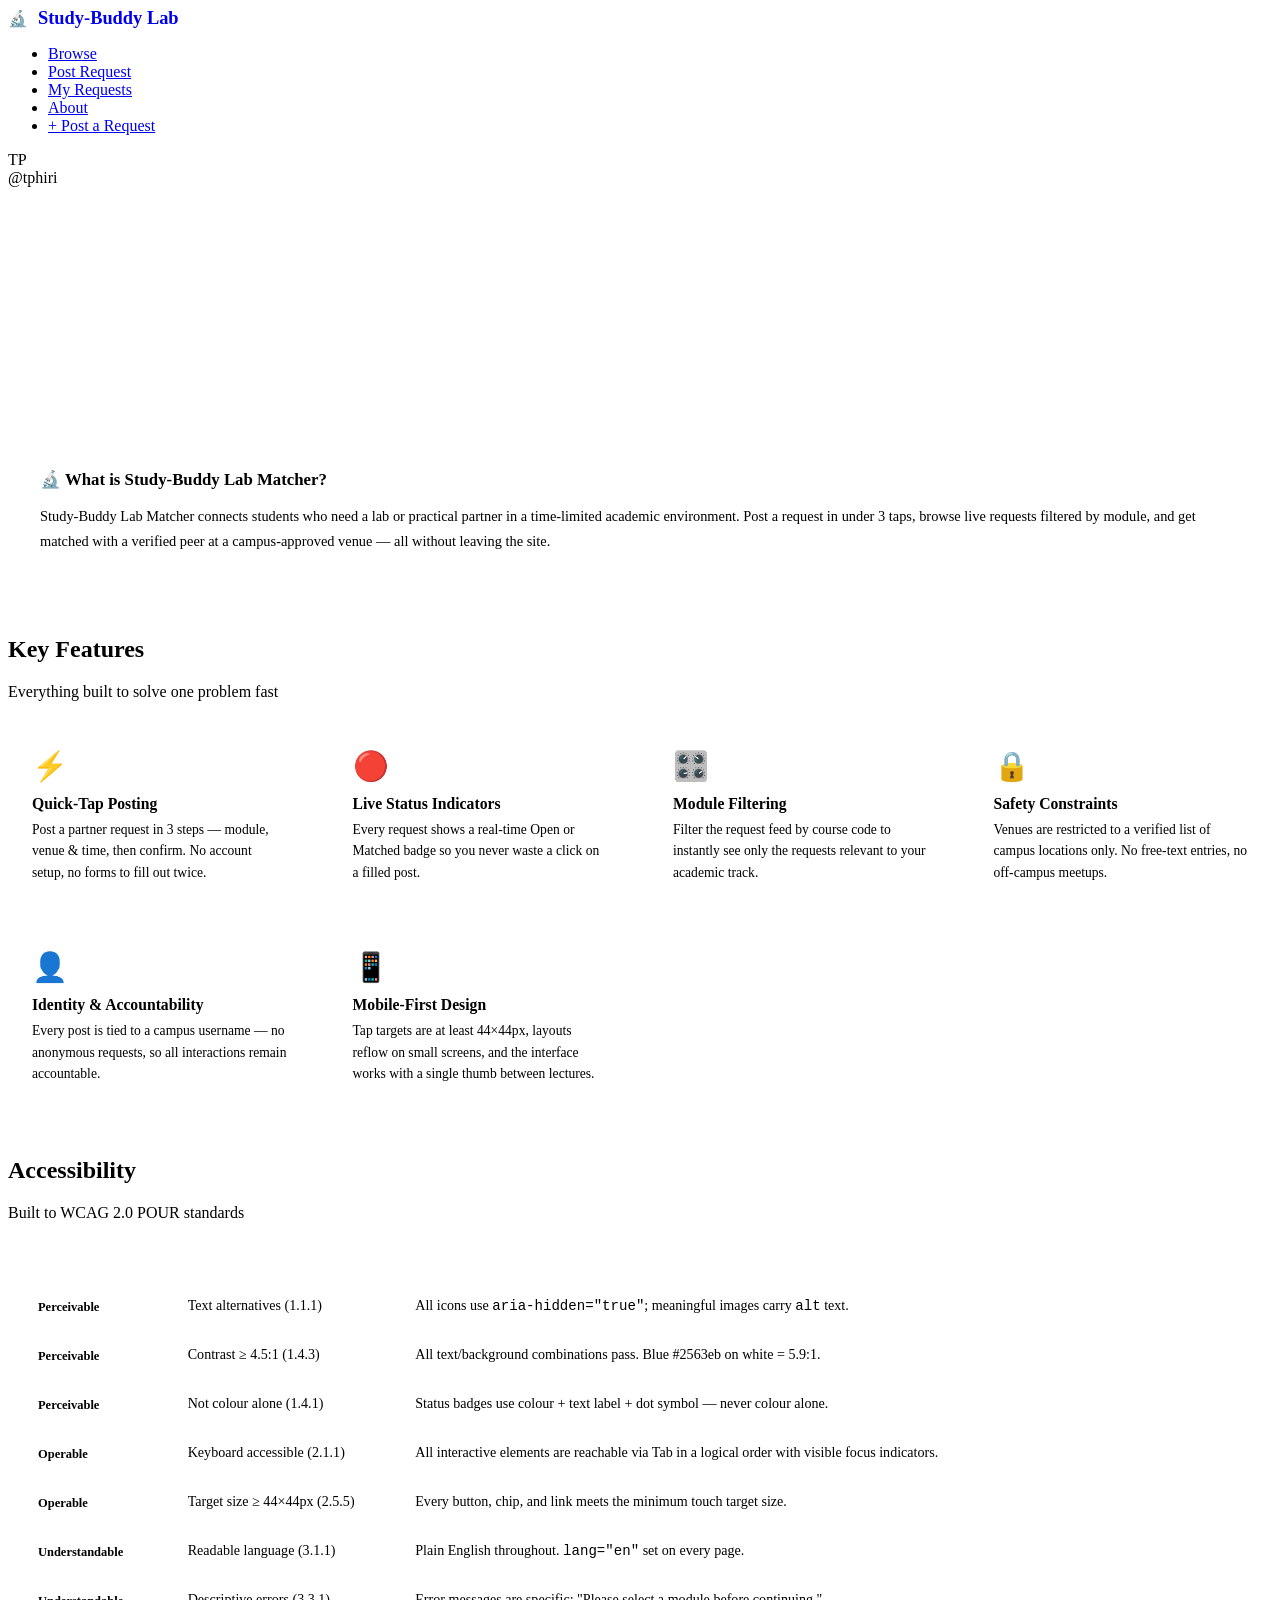
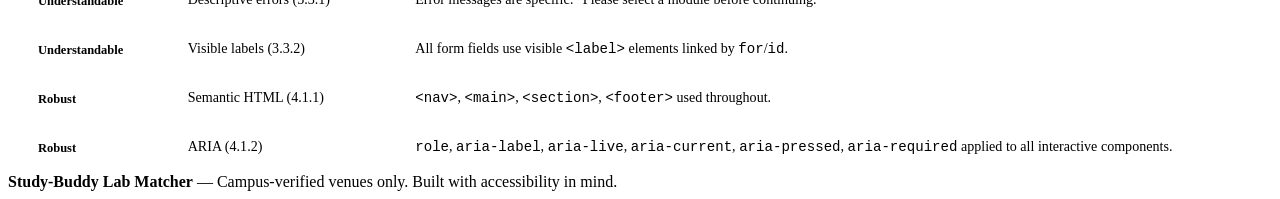
==== about.html @ 4ae500da "Add About page with content and styling This file contains the complete HTML structure for the About" ====
<!DOCTYPE html>
<html lang="en">
<head>
  <meta charset="UTF-8" />
  <meta name="viewport" content="width=device-width, initial-scale=1.0" />
  <title>Study-Buddy – About</title>
  <link rel="stylesheet" href="css/style.css" />
  <style>
    .about-hero { background: linear-gradient(135deg, var(--blue-900), var(--blue-700)); color: white; padding: 60px 32px; text-align: center; }
    .about-hero h1 { font-family: var(--font-display); font-size: 2.2rem; font-weight: 700; margin-bottom: 12px; }
    .about-hero p { opacity: 0.85; max-width: 540px; margin: 0 auto; font-size: 1rem; }
    .features-grid { display: grid; grid-template-columns: repeat(auto-fill, minmax(250px, 1fr)); gap: 18px; margin-top: 24px; }
    .feature-card { background: white; border-radius: var(--radius-lg); border: 1.5px solid var(--gray-100); padding: 24px; box-shadow: var(--shadow-sm); transition: box-shadow var(--transition); }
    .feature-card:hover { box-shadow: var(--shadow-md); }
    .feature-icon { font-size: 1.8rem; margin-bottom: 12px; }
    .feature-title { font-family: var(--font-display); font-weight: 700; font-size: 0.98rem; color: var(--gray-900); margin-bottom: 6px; }
    .feature-desc { font-size: 0.85rem; color: var(--gray-500); line-height: 1.6; }
    .info-block { background: white; border-radius: var(--radius-lg); border: 1.5px solid var(--gray-100); padding: 28px 32px; box-shadow: var(--shadow-sm); margin-bottom: 24px; }
    .info-block h3 { font-family: var(--font-display); font-weight: 700; font-size: 1.05rem; color: var(--gray-900); margin-bottom: 10px; display: flex; align-items: center; gap: 8px; }
    .info-block p, .info-block li { font-size: 0.9rem; color: var(--gray-600); line-height: 1.7; }
    .info-block ul { padding-left: 18px; list-style: disc; }
    .info-block li { margin-bottom: 4px; }
    .access-table { width: 100%; border-collapse: collapse; background: white; border-radius: var(--radius-lg); overflow: hidden; box-shadow: var(--shadow-sm); border: 1.5px solid var(--gray-100); }
    .access-table th { background: var(--blue-600); color: white; padding: 14px 20px; text-align: left; font-family: var(--font-display); font-size: 0.9rem; font-weight: 600; }
    .access-table td { padding: 14px 20px; font-size: 0.88rem; border-bottom: 1px solid var(--gray-100); vertical-align: top; }
    .access-table tr:last-child td { border-bottom: none; }
    .access-table tr:nth-child(even) td { background: var(--gray-50); }
    .tag { display: inline-block; padding: 3px 10px; border-radius: 100px; font-size: 0.78rem; font-weight: 700; }
    .tag-p { background: var(--blue-100); color: var(--blue-700); }
    .tag-o { background: var(--green-100); color: var(--green-700); }
    .tag-u { background: var(--amber-100); color: var(--amber-700); }
    .tag-r { background: var(--red-100); color: var(--red-500); }
  </style>
</head>
<body>

<nav class="navbar" role="navigation" aria-label="Main navigation">
  <a href="index.html" aria-label="Home" style="display:flex;align-items:center;gap:10px;text-decoration:none;">
    <div class="brand-icon" aria-hidden="true">🔬</div>
    <span style="font-family:var(--font-display);font-weight:700;font-size:1.15rem;color:var(--blue-700);">Study-Buddy<span style="color:var(--blue-400)"> Lab</span></span>
  </a>
  <ul class="nav-links">
    <li><a href="index.html">Browse</a></li>
    <li><a href="post.html">Post Request</a></li>
    <li><a href="my-requests.html">My Requests</a></li>
    <li><a href="about.html" class="active" aria-current="page">About</a></li>
    <li><a href="post.html" class="nav-cta btn">+ Post a Request</a></li>
  </ul>
  <div class="nav-user">
    <div class="nav-avatar" aria-hidden="true">TP</div>
    <span>@tphiri</span>
  </div>
</nav>

<div id="toastContainer" class="toast-container" aria-live="polite"></div>

<div class="page-wrapper">

  <section class="about-hero" aria-label="About the platform">
    <h1>About Study-Buddy Lab Matcher</h1>
    <p>A focused, real-time platform that helps students find face-to-face lab partners quickly and safely — with campus-verified venues and a 3-tap posting flow.</p>
  </section>

  <main class="container section">

    <div class="info-block">
      <h3>🔬 What is Study-Buddy Lab Matcher?</h3>
      <p>
        Study-Buddy Lab Matcher connects students who need a lab or practical partner in a time-limited academic environment. Post a request in under 3 taps, browse live requests filtered by module, and get matched with a verified peer at a campus-approved venue — all without leaving the site.
      </p>
    </div>

    <div class="section-header" style="margin-top:40px;">
      <div>
        <h2 class="section-title">Key Features</h2>
        <p class="section-sub">Everything built to solve one problem fast</p>
      </div>
    </div>

    <div class="features-grid" role="list">
      <div class="feature-card" role="listitem">
        <div class="feature-icon" aria-hidden="true">⚡</div>
        <div class="feature-title">Quick-Tap Posting</div>
        <div class="feature-desc">Post a partner request in 3 steps — module, venue &amp; time, then confirm. No account setup, no forms to fill out twice.</div>
      </div>
      <div class="feature-card" role="listitem">
        <div class="feature-icon" aria-hidden="true">🔴</div>
        <div class="feature-title">Live Status Indicators</div>
        <div class="feature-desc">Every request shows a real-time Open or Matched badge so you never waste a click on a filled post.</div>
      </div>
      <div class="feature-card" role="listitem">
        <div class="feature-icon" aria-hidden="true">🎛️</div>
        <div class="feature-title">Module Filtering</div>
        <div class="feature-desc">Filter the request feed by course code to instantly see only the requests relevant to your academic track.</div>
      </div>
      <div class="feature-card" role="listitem">
        <div class="feature-icon" aria-hidden="true">🔒</div>
        <div class="feature-title">Safety Constraints</div>
        <div class="feature-desc">Venues are restricted to a verified list of campus locations only. No free-text entries, no off-campus meetups.</div>
      </div>
      <div class="feature-card" role="listitem">
        <div class="feature-icon" aria-hidden="true">👤</div>
        <div class="feature-title">Identity &amp; Accountability</div>
        <div class="feature-desc">Every post is tied to a campus username — no anonymous requests, so all interactions remain accountable.</div>
      </div>
      <div class="feature-card" role="listitem">
        <div class="feature-icon" aria-hidden="true">📱</div>
        <div class="feature-title">Mobile-First Design</div>
        <div class="feature-desc">Tap targets are at least 44×44px, layouts reflow on small screens, and the interface works with a single thumb between lectures.</div>
      </div>
    </div>

    <!-- Accessibility -->
    <div style="margin-top:48px;">
      <div class="section-header">
        <div>
          <h2 class="section-title">Accessibility</h2>
          <p class="section-sub">Built to WCAG 2.0 POUR standards</p>
        </div>
      </div>
      <div style="overflow-x:auto;">
        <table class="access-table" role="table" aria-label="WCAG 2.0 accessibility compliance">
          <thead>
            <tr>
              <th scope="col">Principle</th>
              <th scope="col">Requirement</th>
              <th scope="col">How it's implemented</th>
            </tr>
          </thead>
          <tbody>
            <tr>
              <td><span class="tag tag-p">Perceivable</span></td>
              <td>Text alternatives (1.1.1)</td>
              <td>All icons use <code>aria-hidden="true"</code>; meaningful images carry <code>alt</code> text.</td>
            </tr>
            <tr>
              <td><span class="tag tag-p">Perceivable</span></td>
              <td>Contrast ≥ 4.5:1 (1.4.3)</td>
              <td>All text/background combinations pass. Blue #2563eb on white = 5.9:1.</td>
            </tr>
            <tr>
              <td><span class="tag tag-p">Perceivable</span></td>
              <td>Not colour alone (1.4.1)</td>
              <td>Status badges use colour + text label + dot symbol — never colour alone.</td>
            </tr>
            <tr>
              <td><span class="tag tag-o">Operable</span></td>
              <td>Keyboard accessible (2.1.1)</td>
              <td>All interactive elements are reachable via Tab in a logical order with visible focus indicators.</td>
            </tr>
            <tr>
              <td><span class="tag tag-o">Operable</span></td>
              <td>Target size ≥ 44×44px (2.5.5)</td>
              <td>Every button, chip, and link meets the minimum touch target size.</td>
            </tr>
            <tr>
              <td><span class="tag tag-u">Understandable</span></td>
              <td>Readable language (3.1.1)</td>
              <td>Plain English throughout. <code>lang="en"</code> set on every page.</td>
            </tr>
            <tr>
              <td><span class="tag tag-u">Understandable</span></td>
              <td>Descriptive errors (3.3.1)</td>
              <td>Error messages are specific: "Please select a module before continuing."</td>
            </tr>
            <tr>
              <td><span class="tag tag-u">Understandable</span></td>
              <td>Visible labels (3.3.2)</td>
              <td>All form fields use visible <code>&lt;label&gt;</code> elements linked by <code>for</code>/<code>id</code>.</td>
            </tr>
            <tr>
              <td><span class="tag tag-r">Robust</span></td>
              <td>Semantic HTML (4.1.1)</td>
              <td><code>&lt;nav&gt;</code>, <code>&lt;main&gt;</code>, <code>&lt;section&gt;</code>, <code>&lt;footer&gt;</code> used throughout.</td>
            </tr>
            <tr>
              <td><span class="tag tag-r">Robust</span></td>
              <td>ARIA (4.1.2)</td>
              <td><code>role</code>, <code>aria-label</code>, <code>aria-live</code>, <code>aria-current</code>, <code>aria-pressed</code>, <code>aria-required</code> applied to all interactive components.</td>
            </tr>
          </tbody>
        </table>
      </div>
    </div>

  </main>

  <footer class="footer" role="contentinfo">
    <strong>Study-Buddy Lab Matcher</strong> &mdash; Campus-verified venues only. Built with accessibility in mind.
  </footer>
</div>

<script src="js/app.js"></script>
</body>
</html>
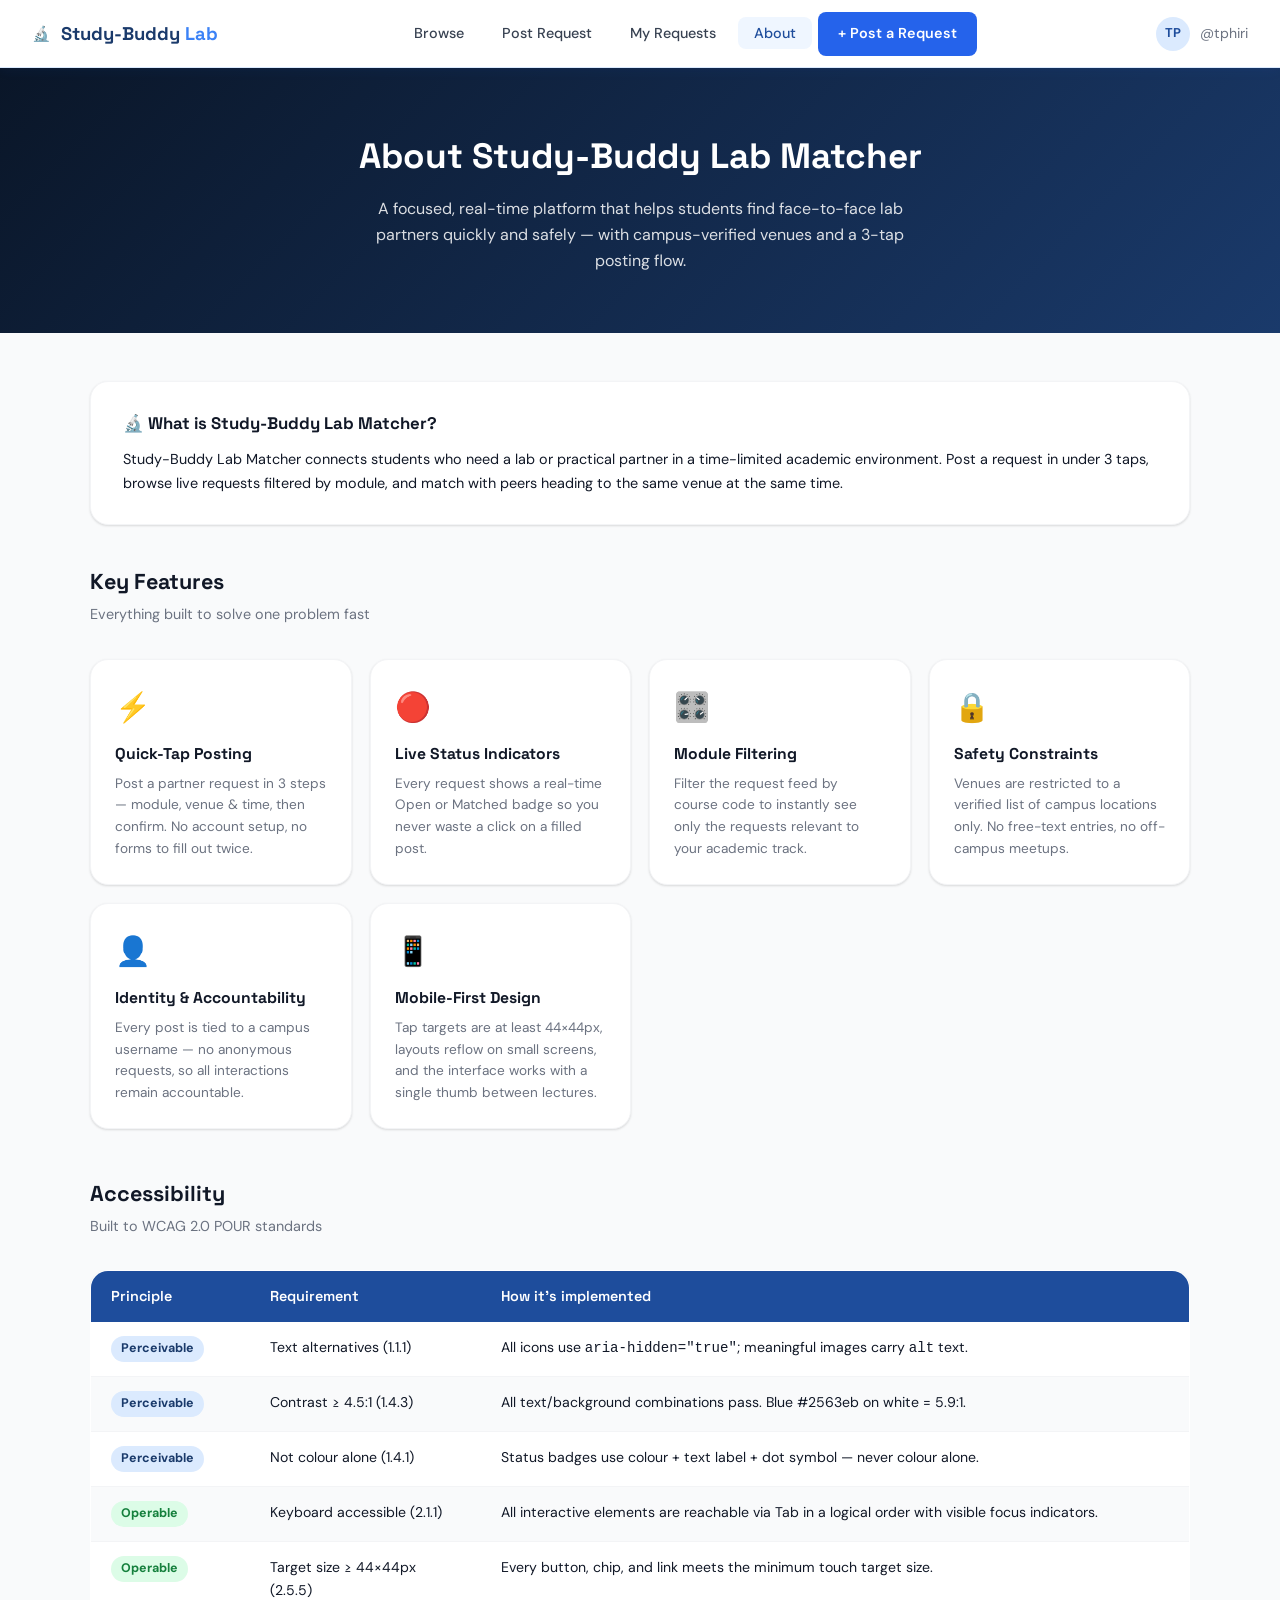
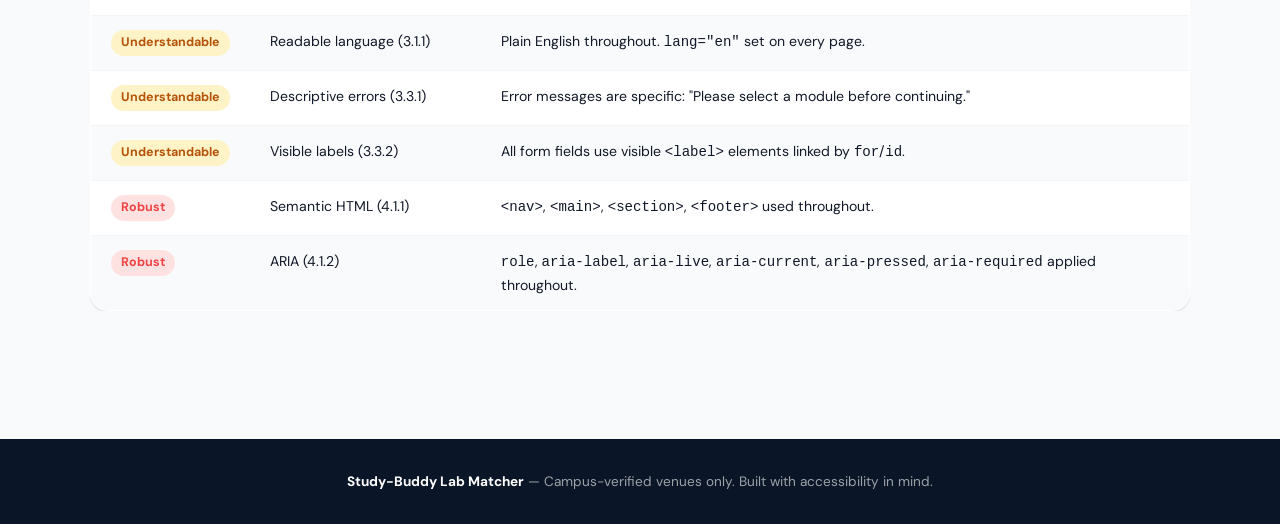
==== commit 2b8fd056: "Fix file paths and prepare for GitHub Pages deployment" ====
--- a/about.html
+++ b/about.html
@@ -4,7 +4,7 @@
   <meta charset="UTF-8" />
   <meta name="viewport" content="width=device-width, initial-scale=1.0" />
   <title>Study-Buddy – About</title>
-  <link rel="stylesheet" href="css/style.css" />
+  <link rel="stylesheet" href="style.css" />
   <style>
     .about-hero { background: linear-gradient(135deg, var(--blue-900), var(--blue-700)); color: white; padding: 60px 32px; text-align: center; }
     .about-hero h1 { font-family: var(--font-display); font-size: 2.2rem; font-weight: 700; margin-bottom: 12px; }
@@ -66,7 +66,7 @@
     <div class="info-block">
       <h3>🔬 What is Study-Buddy Lab Matcher?</h3>
       <p>
-        Study-Buddy Lab Matcher connects students who need a lab or practical partner in a time-limited academic environment. Post a request in under 3 taps, browse live requests filtered by module, and get matched with a verified peer at a campus-approved venue — all without leaving the site.
+        Study-Buddy Lab Matcher connects students who need a lab or practical partner in a time-limited academic environment. Post a request in under 3 taps, browse live requests filtered by module, and match with peers heading to the same venue at the same time.
       </p>
     </div>
 
@@ -176,7 +176,7 @@
             <tr>
               <td><span class="tag tag-r">Robust</span></td>
               <td>ARIA (4.1.2)</td>
-              <td><code>role</code>, <code>aria-label</code>, <code>aria-live</code>, <code>aria-current</code>, <code>aria-pressed</code>, <code>aria-required</code> applied to all interactive components.</td>
+              <td><code>role</code>, <code>aria-label</code>, <code>aria-live</code>, <code>aria-current</code>, <code>aria-pressed</code>, <code>aria-required</code> applied throughout.</td>
             </tr>
           </tbody>
         </table>
@@ -190,6 +190,6 @@
   </footer>
 </div>
 
-<script src="js/app.js"></script>
+<script src="app.js"></script>
 </body>
-</html>
+</html>
--- a/style.css
+++ b/style.css
@@ -0,0 +1,641 @@
+/* ============================================
+   Study-Buddy Lab Matcher — Global Styles
+   HCIN6222 | Thandwa Phiri | ST10449515
+   ============================================ */
+
+@import url('https://fonts.googleapis.com/css2?family=DM+Sans:wght@300;400;500;600;700&family=Space+Grotesk:wght@400;500;600;700&display=swap');
+
+/* ── CSS Variables ── */
+:root {
+  --blue-900: #0a1628;
+  --blue-800: #0f2044;
+  --blue-700: #1a3a6b;
+  --blue-600: #1e4d9c;
+  --blue-500: #2563eb;
+  --blue-400: #3b82f6;
+  --blue-300: #93c5fd;
+  --blue-100: #dbeafe;
+  --blue-50:  #eff6ff;
+
+  --green-500: #22c55e;
+  --green-100: #dcfce7;
+  --green-700: #15803d;
+
+  --amber-500: #f59e0b;
+  --amber-100: #fef3c7;
+  --amber-700: #b45309;
+
+  --red-500: #ef4444;
+  --red-100: #fee2e2;
+
+  --gray-900: #111827;
+  --gray-700: #374151;
+  --gray-500: #6b7280;
+  --gray-300: #d1d5db;
+  --gray-100: #f3f4f6;
+  --gray-50:  #f9fafb;
+  --white: #ffffff;
+
+  --radius-sm: 8px;
+  --radius-md: 12px;
+  --radius-lg: 18px;
+  --radius-xl: 24px;
+
+  --shadow-sm: 0 1px 3px rgba(0,0,0,0.08), 0 1px 2px rgba(0,0,0,0.06);
+  --shadow-md: 0 4px 16px rgba(0,0,0,0.1);
+  --shadow-lg: 0 10px 40px rgba(0,0,0,0.14);
+  --shadow-blue: 0 4px 20px rgba(37,99,235,0.25);
+
+  --font-display: 'Space Grotesk', sans-serif;
+  --font-body: 'DM Sans', sans-serif;
+
+  --nav-height: 68px;
+  --transition: 0.22s cubic-bezier(0.4,0,0.2,1);
+}
+
+/* ── Reset ── */
+*, *::before, *::after { box-sizing: border-box; margin: 0; padding: 0; }
+html { scroll-behavior: smooth; }
+body {
+  font-family: var(--font-body);
+  font-size: 15px;
+  line-height: 1.6;
+  color: var(--gray-900);
+  background: var(--gray-50);
+  min-height: 100vh;
+}
+a { text-decoration: none; color: inherit; }
+ul { list-style: none; }
+img { max-width: 100%; display: block; }
+button { cursor: pointer; border: none; background: none; font-family: inherit; }
+input, select, textarea { font-family: inherit; }
+
+/* ── Navbar ── */
+.navbar {
+  position: fixed;
+  top: 0; left: 0; right: 0;
+  height: var(--nav-height);
+  background: var(--white);
+  border-bottom: 1.5px solid var(--blue-100);
+  display: flex;
+  align-items: center;
+  justify-content: space-between;
+  padding: 0 32px;
+  z-index: 100;
+  box-shadow: 0 2px 12px rgba(37,99,235,0.07);
+}
+.nav-brand {
+  display: flex;
+  align-items: center;
+  gap: 10px;
+  font-family: var(--font-display);
+  font-weight: 700;
+  font-size: 1.15rem;
+  color: var(--blue-700);
+}
+.nav-brand .brand-icon {
+  width: 36px; height: 36px;
+  background: linear-gradient(135deg, var(--blue-500), var(--blue-700));
+  border-radius: 10px;
+  display: flex; align-items: center; justify-content: center;
+  color: white;
+  font-size: 1rem;
+}
+.nav-links {
+  display: flex;
+  align-items: center;
+  gap: 6px;
+}
+.nav-links a {
+  padding: 7px 16px;
+  border-radius: var(--radius-sm);
+  font-size: 0.9rem;
+  font-weight: 500;
+  color: var(--gray-700);
+  transition: background var(--transition), color var(--transition);
+}
+.nav-links a:hover, .nav-links a.active {
+  background: var(--blue-50);
+  color: var(--blue-600);
+}
+.nav-cta {
+  background: var(--blue-500) !important;
+  color: white !important;
+  border-radius: var(--radius-sm);
+  padding: 8px 20px !important;
+  font-weight: 600 !important;
+  transition: background var(--transition) !important;
+}
+.nav-cta:hover { background: var(--blue-600) !important; }
+.nav-user {
+  display: flex;
+  align-items: center;
+  gap: 10px;
+  font-size: 0.88rem;
+  color: var(--gray-500);
+}
+.nav-avatar {
+  width: 34px; height: 34px;
+  background: var(--blue-100);
+  border-radius: 50%;
+  display: flex; align-items: center; justify-content: center;
+  font-weight: 700;
+  color: var(--blue-600);
+  font-size: 0.8rem;
+}
+
+/* ── Page Layout ── */
+.page-wrapper {
+  padding-top: var(--nav-height);
+  min-height: 100vh;
+}
+
+/* ── Hero Section ── */
+.hero {
+  background: linear-gradient(135deg, var(--blue-900) 0%, var(--blue-700) 60%, var(--blue-500) 100%);
+  color: white;
+  padding: 72px 32px 80px;
+  text-align: center;
+  position: relative;
+  overflow: hidden;
+}
+.hero::before {
+  content: '';
+  position: absolute; inset: 0;
+  background: url("data:image/svg+xml,%3Csvg width='60' height='60' viewBox='0 0 60 60' xmlns='http://www.w3.org/2000/svg'%3E%3Cg fill='none' fill-rule='evenodd'%3E%3Cg fill='%23ffffff' fill-opacity='0.04'%3E%3Cpath d='M36 34v-4h-2v4h-4v2h4v4h2v-4h4v-2h-4zm0-30V0h-2v4h-4v2h4v4h2V6h4V4h-4zM6 34v-4H4v4H0v2h4v4h2v-4h4v-2H6zM6 4V0H4v4H0v2h4v4h2V6h4V4H6z'/%3E%3C/g%3E%3C/g%3E%3C/svg%3E");
+}
+.hero-content { position: relative; max-width: 680px; margin: 0 auto; }
+.hero-badge {
+  display: inline-flex;
+  align-items: center;
+  gap: 6px;
+  background: rgba(255,255,255,0.15);
+  border: 1px solid rgba(255,255,255,0.25);
+  padding: 5px 14px;
+  border-radius: 100px;
+  font-size: 0.8rem;
+  font-weight: 600;
+  letter-spacing: 0.05em;
+  text-transform: uppercase;
+  margin-bottom: 20px;
+}
+.hero h1 {
+  font-family: var(--font-display);
+  font-size: clamp(2rem, 5vw, 3.2rem);
+  font-weight: 700;
+  line-height: 1.1;
+  margin-bottom: 18px;
+}
+.hero h1 span { color: var(--blue-300); }
+.hero p {
+  font-size: 1.05rem;
+  opacity: 0.85;
+  max-width: 520px;
+  margin: 0 auto 32px;
+}
+.hero-actions {
+  display: flex;
+  gap: 12px;
+  justify-content: center;
+  flex-wrap: wrap;
+}
+
+/* ── Buttons ── */
+.btn {
+  display: inline-flex;
+  align-items: center;
+  gap: 8px;
+  padding: 12px 24px;
+  border-radius: var(--radius-md);
+  font-size: 0.95rem;
+  font-weight: 600;
+  transition: all var(--transition);
+  min-height: 44px;
+  min-width: 44px;
+}
+.btn-primary {
+  background: var(--blue-500);
+  color: white;
+  box-shadow: var(--shadow-blue);
+}
+.btn-primary:hover { background: var(--blue-600); transform: translateY(-1px); }
+.btn-white {
+  background: white;
+  color: var(--blue-700);
+}
+.btn-white:hover { background: var(--blue-50); transform: translateY(-1px); }
+.btn-outline {
+  background: transparent;
+  border: 2px solid var(--blue-500);
+  color: var(--blue-500);
+}
+.btn-outline:hover { background: var(--blue-50); }
+.btn-ghost {
+  background: transparent;
+  color: var(--gray-700);
+}
+.btn-ghost:hover { background: var(--gray-100); }
+.btn-danger {
+  background: var(--red-100);
+  color: var(--red-500);
+}
+.btn-danger:hover { background: var(--red-500); color: white; }
+.btn-sm { padding: 7px 14px; font-size: 0.85rem; }
+.btn-lg { padding: 15px 32px; font-size: 1rem; }
+
+/* ── Cards ── */
+.card {
+  background: white;
+  border-radius: var(--radius-lg);
+  box-shadow: var(--shadow-sm);
+  border: 1.5px solid var(--gray-100);
+  transition: box-shadow var(--transition), transform var(--transition);
+}
+.card:hover { box-shadow: var(--shadow-md); }
+
+/* ── Status Badges ── */
+.badge {
+  display: inline-flex;
+  align-items: center;
+  gap: 5px;
+  padding: 4px 10px;
+  border-radius: 100px;
+  font-size: 0.78rem;
+  font-weight: 600;
+}
+.badge-open {
+  background: var(--green-100);
+  color: var(--green-700);
+}
+.badge-matched {
+  background: var(--blue-100);
+  color: var(--blue-600);
+}
+.badge-urgent {
+  background: var(--amber-100);
+  color: var(--amber-700);
+}
+.badge-dot {
+  width: 6px; height: 6px;
+  border-radius: 50%;
+  background: currentColor;
+  animation: pulse 2s infinite;
+}
+@keyframes pulse {
+  0%, 100% { opacity: 1; }
+  50% { opacity: 0.4; }
+}
+
+/* ── Section / Container ── */
+.container { max-width: 1100px; margin: 0 auto; padding: 0 24px; }
+.section { padding: 48px 0; }
+.section-header {
+  margin-bottom: 32px;
+  display: flex;
+  align-items: center;
+  justify-content: space-between;
+  flex-wrap: wrap;
+  gap: 12px;
+}
+.section-title {
+  font-family: var(--font-display);
+  font-size: 1.35rem;
+  font-weight: 700;
+  color: var(--gray-900);
+}
+.section-sub { font-size: 0.9rem; color: var(--gray-500); margin-top: 4px; }
+
+/* ── Form Elements ── */
+.form-group { margin-bottom: 20px; }
+.form-label {
+  display: block;
+  font-size: 0.88rem;
+  font-weight: 600;
+  color: var(--gray-700);
+  margin-bottom: 6px;
+}
+.form-control {
+  width: 100%;
+  padding: 11px 14px;
+  border: 1.5px solid var(--gray-300);
+  border-radius: var(--radius-sm);
+  font-size: 0.95rem;
+  color: var(--gray-900);
+  background: white;
+  transition: border-color var(--transition), box-shadow var(--transition);
+  min-height: 44px;
+}
+.form-control:focus {
+  outline: none;
+  border-color: var(--blue-400);
+  box-shadow: 0 0 0 3px rgba(59,130,246,0.15);
+}
+.form-control::placeholder { color: var(--gray-300); }
+select.form-control { cursor: pointer; }
+.form-hint { font-size: 0.8rem; color: var(--gray-500); margin-top: 5px; }
+.form-error { font-size: 0.8rem; color: var(--red-500); margin-top: 5px; display: none; }
+.form-control.error { border-color: var(--red-500); }
+.form-control.error + .form-error { display: block; }
+
+/* ── Filter Bar ── */
+.filter-bar {
+  background: white;
+  border: 1.5px solid var(--gray-100);
+  border-radius: var(--radius-lg);
+  padding: 18px 24px;
+  display: flex;
+  align-items: center;
+  gap: 14px;
+  flex-wrap: wrap;
+  margin-bottom: 24px;
+  box-shadow: var(--shadow-sm);
+}
+.filter-bar .filter-label {
+  font-weight: 600;
+  font-size: 0.88rem;
+  color: var(--gray-500);
+  white-space: nowrap;
+}
+.filter-chips {
+  display: flex;
+  gap: 8px;
+  flex-wrap: wrap;
+}
+.chip {
+  padding: 6px 14px;
+  border-radius: 100px;
+  font-size: 0.85rem;
+  font-weight: 500;
+  border: 1.5px solid var(--gray-300);
+  color: var(--gray-700);
+  background: white;
+  cursor: pointer;
+  transition: all var(--transition);
+}
+.chip:hover { border-color: var(--blue-400); color: var(--blue-600); }
+.chip.active {
+  background: var(--blue-500);
+  border-color: var(--blue-500);
+  color: white;
+}
+
+/* ── Request Card ── */
+.request-card {
+  background: white;
+  border-radius: var(--radius-lg);
+  border: 1.5px solid var(--gray-100);
+  padding: 20px 24px;
+  display: flex;
+  align-items: center;
+  gap: 18px;
+  transition: all var(--transition);
+  box-shadow: var(--shadow-sm);
+}
+.request-card:hover { box-shadow: var(--shadow-md); transform: translateY(-1px); border-color: var(--blue-200); }
+.request-card.matched { opacity: 0.6; }
+.request-module {
+  width: 56px; height: 56px;
+  border-radius: var(--radius-md);
+  background: var(--blue-50);
+  border: 2px solid var(--blue-100);
+  display: flex; align-items: center; justify-content: center;
+  font-family: var(--font-display);
+  font-weight: 700;
+  font-size: 0.7rem;
+  color: var(--blue-600);
+  text-align: center;
+  line-height: 1.2;
+  flex-shrink: 0;
+}
+.request-info { flex: 1; min-width: 0; }
+.request-title {
+  font-family: var(--font-display);
+  font-weight: 600;
+  font-size: 0.98rem;
+  color: var(--gray-900);
+  margin-bottom: 4px;
+}
+.request-meta {
+  display: flex;
+  flex-wrap: wrap;
+  gap: 12px;
+  font-size: 0.83rem;
+  color: var(--gray-500);
+}
+.request-meta span { display: flex; align-items: center; gap: 4px; }
+.request-actions { display: flex; align-items: center; gap: 10px; flex-shrink: 0; }
+
+/* ── Stats Bar ── */
+.stats-bar {
+  display: grid;
+  grid-template-columns: repeat(auto-fit, minmax(140px, 1fr));
+  gap: 16px;
+  margin-bottom: 32px;
+}
+.stat-card {
+  background: white;
+  border: 1.5px solid var(--gray-100);
+  border-radius: var(--radius-lg);
+  padding: 20px 22px;
+  box-shadow: var(--shadow-sm);
+}
+.stat-value {
+  font-family: var(--font-display);
+  font-size: 1.8rem;
+  font-weight: 700;
+  color: var(--blue-600);
+  line-height: 1;
+  margin-bottom: 4px;
+}
+.stat-label { font-size: 0.82rem; color: var(--gray-500); font-weight: 500; }
+
+/* ── Toast Notification ── */
+.toast-container {
+  position: fixed;
+  top: 80px; right: 24px;
+  display: flex;
+  flex-direction: column;
+  gap: 10px;
+  z-index: 999;
+}
+.toast {
+  background: white;
+  border-radius: var(--radius-md);
+  padding: 14px 18px;
+  display: flex;
+  align-items: center;
+  gap: 12px;
+  box-shadow: var(--shadow-lg);
+  border-left: 4px solid var(--blue-500);
+  font-size: 0.9rem;
+  font-weight: 500;
+  animation: slideIn 0.3s ease, fadeOut 0.4s ease 3s forwards;
+  max-width: 340px;
+}
+.toast.success { border-color: var(--green-500); }
+.toast.warning { border-color: var(--amber-500); }
+.toast.error { border-color: var(--red-500); }
+.toast-icon { font-size: 1.1rem; }
+@keyframes slideIn { from { transform: translateX(120%); opacity: 0; } to { transform: translateX(0); opacity: 1; } }
+@keyframes fadeOut { to { transform: translateX(120%); opacity: 0; } }
+
+/* ── Modal ── */
+.modal-overlay {
+  position: fixed; inset: 0;
+  background: rgba(10,22,40,0.6);
+  backdrop-filter: blur(4px);
+  display: flex; align-items: center; justify-content: center;
+  z-index: 200;
+  opacity: 0;
+  pointer-events: none;
+  transition: opacity var(--transition);
+}
+.modal-overlay.open { opacity: 1; pointer-events: all; }
+.modal {
+  background: white;
+  border-radius: var(--radius-xl);
+  padding: 36px 40px;
+  max-width: 520px;
+  width: calc(100% - 48px);
+  box-shadow: var(--shadow-lg);
+  transform: scale(0.95) translateY(10px);
+  transition: transform var(--transition);
+}
+.modal-overlay.open .modal { transform: scale(1) translateY(0); }
+.modal-header {
+  display: flex;
+  align-items: flex-start;
+  justify-content: space-between;
+  margin-bottom: 24px;
+}
+.modal-title {
+  font-family: var(--font-display);
+  font-size: 1.2rem;
+  font-weight: 700;
+  color: var(--gray-900);
+}
+.modal-close {
+  width: 32px; height: 32px;
+  border-radius: 50%;
+  background: var(--gray-100);
+  display: flex; align-items: center; justify-content: center;
+  color: var(--gray-500);
+  font-size: 1.1rem;
+  transition: background var(--transition);
+}
+.modal-close:hover { background: var(--gray-200); }
+.modal-footer {
+  margin-top: 28px;
+  display: flex;
+  gap: 10px;
+  justify-content: flex-end;
+}
+
+/* ── Steps Indicator ── */
+.steps {
+  display: flex;
+  align-items: center;
+  gap: 0;
+  margin-bottom: 32px;
+}
+.step {
+  display: flex;
+  align-items: center;
+  gap: 8px;
+  flex: 1;
+}
+.step:not(:last-child)::after {
+  content: '';
+  flex: 1;
+  height: 2px;
+  background: var(--gray-200);
+  margin: 0 8px;
+}
+.step.done::after { background: var(--blue-500); }
+.step-circle {
+  width: 32px; height: 32px;
+  border-radius: 50%;
+  background: var(--gray-200);
+  color: var(--gray-500);
+  display: flex; align-items: center; justify-content: center;
+  font-size: 0.85rem;
+  font-weight: 700;
+  flex-shrink: 0;
+  transition: all var(--transition);
+}
+.step.active .step-circle { background: var(--blue-500); color: white; }
+.step.done .step-circle { background: var(--green-500); color: white; }
+.step-label { font-size: 0.8rem; font-weight: 500; color: var(--gray-500); white-space: nowrap; }
+.step.active .step-label { color: var(--blue-600); font-weight: 600; }
+.step.done .step-label { color: var(--green-700); }
+
+/* ── Empty State ── */
+.empty-state {
+  text-align: center;
+  padding: 64px 24px;
+  color: var(--gray-500);
+}
+.empty-icon { font-size: 3rem; margin-bottom: 16px; opacity: 0.5; }
+.empty-title { font-family: var(--font-display); font-weight: 600; font-size: 1.1rem; color: var(--gray-700); margin-bottom: 8px; }
+
+/* ── Success Screen ── */
+.success-screen {
+  text-align: center;
+  padding: 32px;
+}
+.success-icon {
+  width: 80px; height: 80px;
+  background: var(--green-100);
+  border-radius: 50%;
+  display: flex; align-items: center; justify-content: center;
+  font-size: 2.2rem;
+  margin: 0 auto 20px;
+  animation: popIn 0.5s cubic-bezier(0.68,-0.55,0.265,1.55);
+}
+@keyframes popIn { from { transform: scale(0); } to { transform: scale(1); } }
+.success-screen h2 {
+  font-family: var(--font-display);
+  font-size: 1.4rem;
+  font-weight: 700;
+  margin-bottom: 8px;
+  color: var(--green-700);
+}
+.success-screen p { color: var(--gray-500); max-width: 320px; margin: 0 auto 24px; }
+
+/* ── Footer ── */
+.footer {
+  background: var(--blue-900);
+  color: rgba(255,255,255,0.6);
+  padding: 32px;
+  text-align: center;
+  font-size: 0.85rem;
+  margin-top: 80px;
+}
+.footer strong { color: white; }
+
+/* ── Responsive ── */
+@media (max-width: 768px) {
+  .navbar { padding: 0 16px; }
+  .nav-links a:not(.nav-cta) { display: none; }
+  .hero { padding: 48px 20px 56px; }
+  .container { padding: 0 16px; }
+  .request-card { flex-direction: column; align-items: flex-start; }
+  .request-actions { width: 100%; }
+  .modal { padding: 24px 20px; }
+  .filter-bar { flex-direction: column; align-items: flex-start; }
+}
+
+/* ── Utility ── */
+.text-center { text-align: center; }
+.text-blue { color: var(--blue-500); }
+.text-muted { color: var(--gray-500); }
+.fw-600 { font-weight: 600; }
+.mt-8 { margin-top: 8px; }
+.mt-16 { margin-top: 16px; }
+.mt-24 { margin-top: 24px; }
+.mb-24 { margin-bottom: 24px; }
+.flex { display: flex; }
+.items-center { align-items: center; }
+.gap-8 { gap: 8px; }
+.gap-12 { gap: 12px; }
+.divider { height: 1px; background: var(--gray-100); margin: 24px 0; }
